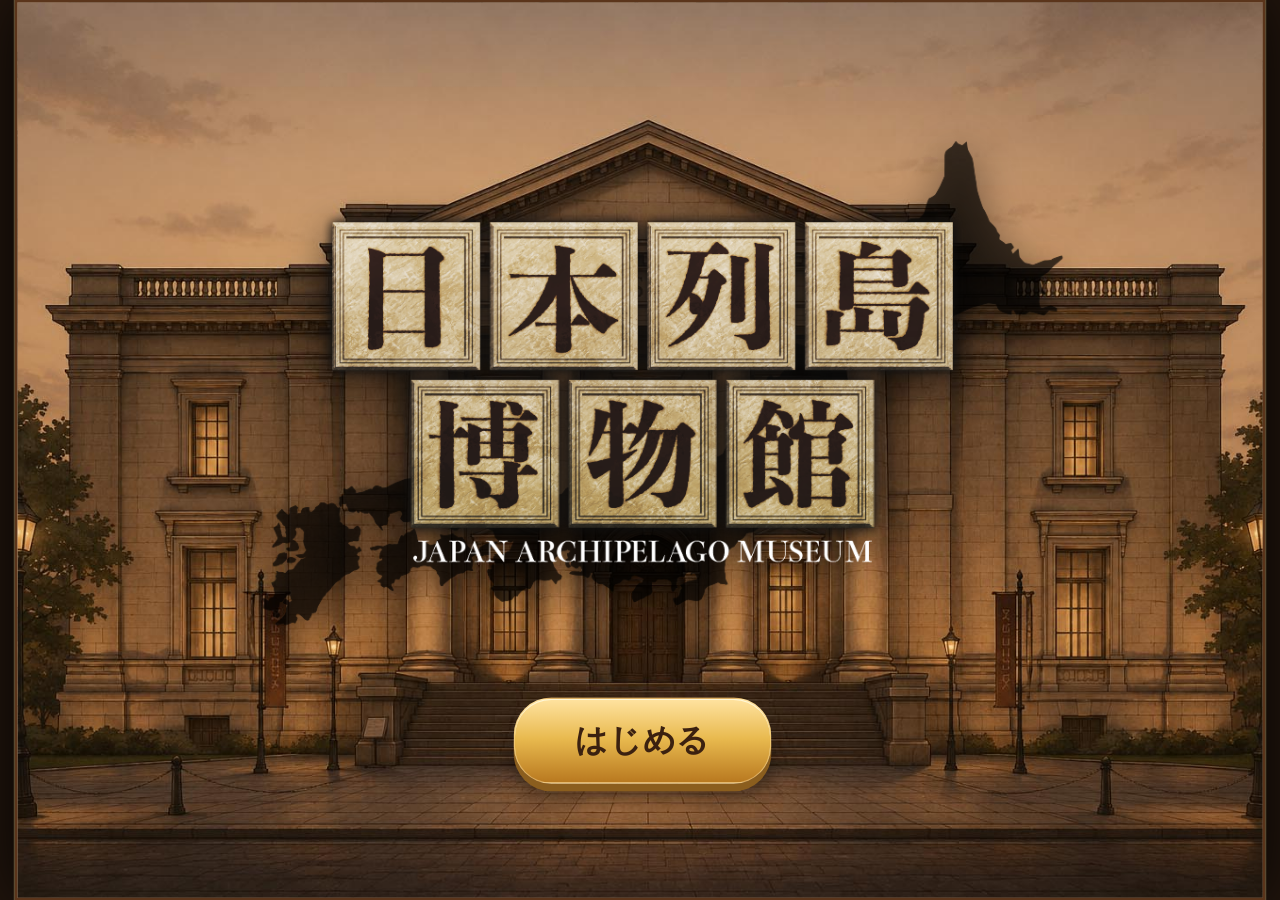
==== index.html @ 34fd1959 "1" ====
<!DOCTYPE html>
<html lang="ja">
<head>
    <meta charset="UTF-8">
    <meta name="viewport" content="width=device-width, initial-scale=1.0">
    <title>日本列島博物館</title>
    <link rel="stylesheet" href="style.css">
</head>
<body>

    <!-- アスペクト比16:9固定のゲーム画面全体コンテナ -->
    <div id="game-stage">
        
        <!-- ヘッダーバー -->
        <header>
            <h1>日本列島博物館</h1>
            <div class="stat-badge">
                    お金: <span id="player-gold">500</span> G
                </div>
            <div class="header-stats">
                <div class="stat-badge">
                    都道府県数: <span id="total-count">0</span> / 47
                </div>
            
                <div class="stat-badge">
                    日本列島完成度: <span id="total-completion">0</span>%
                </div>
                <!-- 設定ボタンに変更 -->
                <button class="btn btn-secondary" onclick="openSettings()" style="padding: 6px 12px; font-size: 0.85rem; background-color: #5d4037;">設定</button>
            </div>
        </header>

        <!-- 0. タイトル画面 -->
        <div id="title-screen" class="screen active">
            <div class="title-container">
                <img src="image/logo.png" alt="日本列島博物館" class="title-logo">
                <button class="btn btn-accent btn-large btn-title-start" onclick="startFromTitle()">はじめる</button>
            </div>
        </div>

       <!-- 1. 展示画面（メイン） -->
        <div id="museum-screen" class="screen">
            <!-- 独立したアクションボタン -->
            <div class="action-buttons">
                <button class="btn btn-shop" id="btn-shop" onclick="openShop()">道具を買う</button>
                <button class="btn btn-accent btn-large" id="btn-excavate" onclick="openAreaSelect()">発掘へ行く</button>
            </div>

            <!-- 中央配置の展示エリア（展示台と地図） -->
            <div class="exhibition-area">
                <!-- コンテナの基準位置指定 -->
                <div class="map-wrapper" style="position: absolute; bottom: 80px; width: 860px; height: 500px; z-index: 2; display: flex; justify-content: center; align-items: center;">
                    <!-- マップパーツ画像を絶対座標で並べるコンテナ（ベース画像サイズ基準） -->
                    <div id="japan-map-container" style="position: relative; width: 900px; height: 520px; transform: rotate(15deg) scale(1.48);"></div>
                </div>
                <div class="pedestal"></div>
            </div>
        </div>

<!-- お客さんエリア -->
<div id="museum-visitors" style="display: none;"></div>

        <!-- 2. ショップモーダル（どうぐを買う） -->
        <div id="shop-modal" class="modal-overlay">
            <div class="modal-window shop-window">
                <div class="modal-header">
                    <h2>道具の強化</h2>
                    <button class="btn-close" onclick="closeShop()">とじる</button>
                </div>
                <div class="shop-list">
                   <div class="shop-item">
                        <div class="shop-item-info">
                            <strong>ハンマー</strong><br>
                            <span class="sub-text" id="hammer-desc">普通のハンマー（所持）</span>
                        </div>
                        <button id="btn-hammer-upgrade" class="btn btn-accent" onclick="upgradeTool('hammer')">
                            <span id="hammer-cost">1000</span> G
                        </button>
                    </div>
                    <div class="shop-item">
                        <div class="shop-item-info">
                            <strong>ブラシ</strong><br>
                            <span class="sub-text">(現在 Lv.<span id="brush-level">1</span>)</span>
                        </div>
                        <button id="btn-brush-upgrade" class="btn btn-accent" onclick="upgradeTool('brush')">
                            <span id="brush-cost">1000</span> G
                        </button>
                    </div>
                </div>
            </div>
        </div>

        <!-- 3. 発掘場所選択モーダル -->
        <div id="area-select-modal" class="modal-overlay">
            <div class="modal-window area-select-window">
                <div class="modal-header">
                    <h2>発掘する場所を選ぶ</h2>
                    <button class="btn-close" onclick="closeAreaSelect()">とじる</button>
                </div>
                <div class="carousel-wrapper" id="carousel-wrapper">
                    <div class="carousel-track" id="area-carousel-track">
                        <!-- JSでカードを動的生成 -->
                    </div>
                </div>
                <div class="carousel-controls">
                    <button class="carousel-arrow" onclick="moveCarousel(-1)">❮</button>
                    <div class="carousel-dots" id="carousel-dots"></div>
                    <button class="carousel-arrow" onclick="moveCarousel(1)">❯</button>
                </div>
            </div>
        </div>

        <!-- 4. 発掘ミニゲーム画面 -->
        <div id="excavation-screen" class="screen">
            <div class="game-header">
                <div style="display: flex; gap: 8px;">
                    <button class="btn" onclick="confirmAbort()">もどる</button>
                    <button class="btn btn-accent" onclick="finishExcavationEarly()">完成</button>
                </div>
                <div class="target-name">さがす化石: <span id="target-prefecture-name">---</span></div>
                <div class="game-timer">のこり時間: <span id="timer-sec">30</span> 秒</div>
                <div class="game-status">完成度: <span id="current-integrity">0</span>%</div>
            </div>

            <div class="canvas-container" id="canvas-container">
                <canvas id="under-canvas" width="800" height="480"></canvas>
                <canvas id="top-canvas" width="800" height="480"></canvas>
                <canvas id="fragment-canvas" width="800" height="480"></canvas>
            </div>

            <div class="game-controls">
                <button id="tool-hammer" class="tool-btn active" onclick="setTool('hammer')">ハンマー (おおきくこわす)</button>
                <button id="tool-brush" class="tool-btn" onclick="setTool('brush')">ブラシ (いわくずをはらう)</button>
            </div>
            <button id="btn-debug-complete" class="btn" onclick="debugComplete100()" style="position: absolute; bottom: 10px; left: 10px; opacity: 0.6; font-size: 0.75rem; padding: 4px 8px; z-index: 20; background: #d32f2f;">デバッグ: 100%</button>
        </div>

        <!-- 5. 図鑑モーダル -->
        <div id="encyclopedia-modal" class="modal-overlay">
            <div class="modal-window card-window">
                <div class="modal-header">
                    <h2><span id="modal-pref-name">都道府県名</span><span id="modal-pref-kana" class="pref-title-ruby">【】</span></h2>
                    <button class="btn-close" onclick="closeEncyclopedia()">とじる</button>
                </div>
                <div class="card-body">
                    <div class="encyclopedia-visual">
                        <canvas id="modal-canvas" width="800" height="320"></canvas>
                    </div>

                    <div class="info-grid">
                        <div>
                            <div class="card-section-title">基本情報</div>
                            <p><span class="label">県庁所在地:</span> <span id="modal-capital">-</span></p>
                            <p><span class="label">地方:</span> <span id="modal-region">-</span></p>
                            <p><span class="label">最高完成度:</span> <span id="modal-completion-rate">0%</span></p>
                            <p><span class="label">発掘回数:</span> <span id="modal-excavation-count">0回</span></p>
                        </div>
                        <div>
                            <div class="card-section-title">地域データ</div>
                            <p><span class="label">有名な特産品:</span> <span id="modal-specialty">-</span></p>
                            <p><span class="label">有名な場所:</span> <span id="modal-landmark">-</span></p>
                        </div>
                    </div>
                </div>
            </div>
        </div>

        <!-- 6. リザルトモーダル -->
        <div id="result-modal" class="modal-overlay">
            <div class="modal-window result-window">
                <div id="result-first-tag" style="display: none; color: #d32f2f; font-size: 1.4rem; font-weight: bold; margin-bottom: 5px;">初発掘！</div>
                <p id="result-pref-display" class="result-target-text" style="font-size: 2rem; font-weight: bold; color: var(--primary-dark); margin-bottom: 10px;"></p>
                <div class="result-visual">
                    <img id="result-fossil-img" src="" alt="発掘結果">
                </div>
                <div class="score-display">完成度: <span id="result-score">0</span>%</div>
                <div class="reward-info">もらったお金: <span id="result-reward-gold">0</span> G</div>
                <p id="result-message" class="result-message-text"></p>
                <button class="btn btn-accent btn-large" onclick="closeResult()">展示室にかざる</button>
            </div>
        </div>

        <!-- 7. パズル設置演出モーダル -->
        <div id="placement-overlay" class="modal-overlay placement-overlay-full">
            <div id="placement-title-text" style="position: absolute; top: 25px; width: 100%; text-align: center; color: #fff; font-size: 1.6rem; font-weight: bold; text-shadow: 0 2px 8px #000; pointer-events: none; z-index: 102;">
                パーツをあてはまる場所まで持っていこう！
            </div>
            <img id="placement-drag-part" src="" alt="設置パーツ" style="position: absolute; cursor: grab; z-index: 101; display: none; transition: filter 0.2s;">
        </div>

        <!-- 8. 確認ダイアログモーダル -->
        <div id="confirm-modal" class="modal-overlay">
            <div class="modal-window confirm-window" style="width: 420px; text-align: center; padding: 25px;">
                <p id="confirm-message" style="font-size: 1.1rem; color: var(--primary-dark); margin-bottom: 20px; line-height: 1.5; white-space: pre-wrap; font-weight: bold;"></p>
                <div style="display: flex; justify-content: center; gap: 15px;">
                    <button id="btn-confirm-ok" class="btn btn-accent" style="padding: 8px 24px;">はい</button>
                    <button id="btn-confirm-cancel" class="btn" style="padding: 8px 24px;">いいえ</button>
                </div>
            </div>
        </div>

        <!-- 9. 設定モーダル -->
        <div id="settings-modal" class="modal-overlay">
            <div class="modal-window shop-window">
                <div class="modal-header">
                    <h2>設定</h2>
                    <button class="btn-close" onclick="closeSettings()">とじる</button>
                </div>
                <div class="shop-list">
                    <div class="shop-item">
                        <div class="shop-item-info">
                            <strong>BGM音量</strong>
                        </div>
                        <button id="btn-toggle-bgm" class="btn btn-accent" onclick="toggleBGM()">ON</button>
                    </div>
                    <div class="shop-item">
                        <div class="shop-item-info">
                            <strong>効果音 (SE)</strong>
                        </div>
                        <button id="btn-toggle-se" class="btn btn-accent" onclick="toggleSE()">ON</button>
                    </div>
                    <div class="shop-item">
                        <div class="shop-item-info">
                            <strong>全画面表示</strong>
                        </div>
                        <button id="btn-toggle-fullscreen" class="btn btn-accent" onclick="toggleFullscreen()">切替</button>
                    </div>
                    <div class="shop-item" style="justify-content: center; margin-top: 10px;">
                        <button class="btn" onclick="resetSaveData()" style="background-color: #d32f2f; width: 100%;">データを消す</button>
                    </div>
                    <div style="text-align: center; font-size: 0.8rem; color: #6d3f1f; margin-top: 10px;">
                        音声: VOICEVOX:剣崎雌雄
                    </div>
                </div>
            </div>
        </div>

        <!-- 10. チュートリアル会話モーダル -->
        <div id="tutorial-overlay" class="modal-overlay" style="z-index: 300;">
            <div class="tutorial-window" onclick="advanceTutorial()">
                <div class="tutorial-speaker">助手</div>
                <div id="tutorial-text" class="tutorial-text"></div>
                <div class="tutorial-next-indicator">▼ タップしてつぎへ</div>
            </div>
        </div>
        
        <!-- 暗転フェード用オーバーレイ -->
        <div id="fade-overlay" style="position: absolute; top: 0; left: 0; width: 1000px; height: 720px; background-color: #000; opacity: 0; pointer-events: none; z-index: 200; transition: opacity 0.4s ease;"></div>

    </div>

    <!-- エディタから書き出されるJSファイルを読み込ませる -->
    <script src="js/prefecture_positions.js"></script>
    <script src="js/japan_data.js"></script>
    <script src="js/placement_game.js"></script>
    <script src="js/excavation_audio.js"></script>
    <script src="js/excavation_render.js"></script>
    <script src="js/excavation.js"></script>
    <script src="js/game.js"></script>
</body>
</html>
---- style.css ----
:root {
    --primary-color: #8a5a2b;
    --primary-dark: #3b2110;
    --accent-color: #e6b84f;
    --accent-gold: #f4c86a;
    --bg-light: #f5ead7;
    --text-color: #372116;
    --modal-bg: #f8eedc;
    --wood-dark: #211108;
    --wood-mid: #6d3f1f;
    --gold-shadow: #8b5e1e;
}

* {
    box-sizing: border-box;
    margin: 0;
    padding: 0;
    user-select: none;
    -webkit-user-select: none;
    touch-action: manipulation;
}

html, body {
    width: 100%;
    height: 100%;
    background-color: #21150d;
    display: flex;
    justify-content: center;
    align-items: center;
    overflow: hidden;
    font-family: 'YakuHanJP', 'Hiragino Sans', 'ヒラギノ角ゴ ProN', 'Mplus 1p', sans-serif;
    font-weight: 600;
}

#game-stage {
    width: 1000px;
    height: 720px;
    position: relative;
    background-color: var(--bg-light);
    background-image: url('image/BG1.jpg');
    background-size: cover;
    background-position: center;
    border: 2px solid #5b351b;
    box-shadow: 0 0 0 1px rgba(250, 215, 143, 0.3), 0 0 48px rgba(0, 0, 0, 0.88), inset 0 0 36px rgba(38, 19, 8, 0.32);
    transform-origin: center center;
    overflow: hidden;
}

header {
    height: 64px;
    background: linear-gradient(180deg, rgba(102, 65, 34, 0.97), rgba(49, 27, 13, 0.97));
    color: #fff;
    display: flex;
    justify-content: space-between;
    align-items: center;
    padding: 0 30px;
    border-bottom: 3px solid var(--accent-gold);
    box-shadow: inset 0 1px rgba(255, 231, 168, 0.35), 0 5px 12px rgba(0, 0, 0, 0.32);
    z-index: 10;
    position: relative;
}

header h1 {
    font-size: 1.6rem;
    letter-spacing: 2px;
    font-weight: bold;
    font-family: "Yu Mincho", "Hiragino Mincho ProN", "YuMincho", serif;
    text-shadow: 0 1px 0 #2d180c, 1px 3px 6px rgba(0, 0, 0, 0.65);
}

.header-stats {
    display: flex;
    gap: 15px;
}

.stat-badge {
    background: linear-gradient(180deg, rgba(255, 242, 203, 0.2), rgba(25, 12, 5, 0.28));
    padding: 6px 18px;
    border-radius: 20px;
    border: 1px solid rgba(246, 204, 112, 0.82);
    box-shadow: inset 0 1px rgba(255, 250, 225, 0.25), 0 2px 5px rgba(0, 0, 0, 0.28);
    font-size: 1rem;
    font-weight: bold;
}

.screen {
    position: absolute;
    top: 64px;
    left: 0;
    width: 1000px;
    height: 656px;
    display: none;
}

.screen.active {
    display: flex;
}

.btn {
    background: linear-gradient(180deg, #a96f35 0%, #7b451f 52%, #542b12 100%);
    color: #fff;
    border: 1px solid rgba(255, 225, 160, 0.45);
    padding: 10px 18px;
    font-size: 1rem;
    font-weight: bold;
    cursor: pointer;
    border-radius: 25px;
    box-shadow: inset 0 1px rgba(255, 239, 193, 0.3), 0 4px 0 #351908, 0 8px 12px rgba(0, 0, 0, 0.28);
    transition: transform 0.15s, filter 0.15s, box-shadow 0.15s;
    font-family: inherit;
}

.btn:hover:not(:disabled) {
    filter: brightness(1.12);
    transform: translateY(-2px);
}

.btn:active {
    transform: translateY(3px);
    box-shadow: inset 0 1px rgba(255, 239, 193, 0.2), 0 1px 0 #351908;
}

.btn:disabled {
    background: #9e9e9e;
    box-shadow: 0 4px 0 #616161;
    cursor: not-allowed;
}

.btn-accent {
    background: linear-gradient(180deg, #ffe3a1 0%, #e8b94e 48%, #b8781f 100%);
    color: #3b2110;
    box-shadow: inset 0 1px rgba(255, 255, 238, 0.72), 0 4px 0 #8b5e1e, 0 8px 12px rgba(0, 0, 0, 0.22);
}

.btn-accent:active:not(:disabled) {
    box-shadow: inset 0 1px rgba(255, 255, 238, 0.5), 0 1px 0 #8b5e1e;
}

.btn-large {
    padding: 14px 28px;
    font-size: 1.3rem;
    border-radius: 30px;
}

.btn-shop {
    background: linear-gradient(180deg, #b4783c 0%, #7b431d 55%, #4e260e 100%);
    box-shadow: inset 0 1px rgba(255, 230, 174, 0.35), 0 4px 0 #321806, 0 8px 12px rgba(0, 0, 0, 0.28);
    padding: 14px 24px;
    font-size: 1.2rem;
}
.btn-shop:active:not(:disabled) {
    box-shadow: inset 0 1px rgba(255, 230, 174, 0.22), 0 1px 0 #321806;
}

.action-buttons {
    position: absolute;
    left: 30px;
    top: 10px;
    display: flex;
    flex-direction: column;
    align-items: flex-start;
    gap: 15px;
    z-index: 5;
    padding: 10px;
    border-left: 2px solid rgba(239, 195, 102, 0.68);
    background: linear-gradient(90deg, rgba(45, 23, 10, 0.48), transparent);
}

#museum-screen {
    position: relative;
    width: 100%;
    height: 100%;
}

.exhibition-area {
    position: absolute;
    left: 50%;
    bottom: 60px;
    transform: translateX(-50%);
    width: 900px;
    height: 580px;
    display: flex;
    flex-direction: column;
    align-items: center;
    justify-content: flex-end;
}

.pedestal {
    position: absolute;
    bottom: 90px;
    width: 560px;
    height: 58px;
    background: linear-gradient(180deg, #704323 0%, #2d180c 14%, #4a2714 52%, #1a0d07 100%);
    border: 2px solid #1b0e07;
    border-radius: 3px 3px 8px 8px;
    box-shadow: 0 13px 18px rgba(0, 0, 0, 0.55), inset 0 2px 1px rgba(255, 224, 162, 0.2), inset 0 -8px 12px rgba(0, 0, 0, 0.35);
    transform-style: preserve-3d;
    z-index: 1;
}

.pedestal::before {
    content: "";
    position: absolute;
    top: -69px;
    left: 0;
    width: 100%;
    height: 70px;
    background: linear-gradient(90deg, #2c160b 0%, #82502a 13%, #c68b51 50%, #78401e 87%, #291407 100%);
    border: 2px solid #1b0e07;
    border-bottom: 0;
    box-shadow: inset 0 12px 18px rgba(255, 230, 174, 0.23), 0 3px 4px rgba(0, 0, 0, 0.42);
    transform: perspective(620px) rotateX(57deg);
    transform-origin: bottom center;
}

.pedestal::after {
    content: "日本列島 発掘化石";
    position: absolute;
    top: 11px;
    left: 50%;
    transform: translateX(-50%) translateZ(2px);
    padding: 5px 22px;
    z-index: 5;
    color: #4b2a0f;
    background: linear-gradient(180deg, #f5dda0 0%, #b98532 100%);
    border: 1px solid #f9e8be;
    border-radius: 2px;
    box-shadow: 0 2px 4px rgba(0, 0, 0, 0.48), inset 0 1px 1px rgba(255, 255, 255, 0.75);
    font-family: "Yu Mincho", "Hiragino Mincho ProN", "YuMincho", serif;
    font-size: 1rem;
    font-weight: bold;
    letter-spacing: 0.18em;
    white-space: nowrap;
}

.map-wrapper {
    position: absolute;
    bottom: 148px !important;
    width: 860px;
    height: 500px;
    z-index: 2;
}

#japan-svg {
    width: 100%;
    height: 100%;
    filter: drop-shadow(0px 8px 10px rgba(0,0,0,0.5));
}

.base-map {
    fill: rgba(141, 91, 40, 0.08);
    stroke: rgba(141, 91, 40, 0.25);
    stroke-width: 1;
}

.pref-path {
    stroke: #3e2723;
    stroke-width: 1.2;
    cursor: pointer;
    transition: all 0.3s;
}

.pref-path.unexcavated {
    fill: rgba(255, 255, 255, 0.4);
    stroke: rgba(100, 80, 70, 0.6);
    stroke-dasharray: 4, 3;
}

.pref-path.excavated {
    fill: #d7ccc8;
}

.pref-path.completed {
    fill: var(--accent-gold);
}

.pref-path:hover {
    filter: brightness(1.2);
}

.modal-overlay {
    display: none;
    position: absolute;
    top: 0;
    left: 0;
    width: 1000px;
    height: 720px;
    background: rgba(20, 10, 4, 0.72);
    backdrop-filter: blur(4px);
    z-index: 50;
    justify-content: center;
    align-items: center;
}

#result-modal {
    background: rgba(0, 0, 0, 0.15);
    backdrop-filter: none;
}

.modal-window {
    background: linear-gradient(135deg, #fff9ea 0%, var(--modal-bg) 46%, #e8d2aa 100%);
    border: 2px solid #8c5b27;
    width: 700px;
    padding: 30px;
    border-radius: 10px;
    box-shadow: 0 0 0 4px #3b2110, 0 0 0 6px rgba(241, 197, 100, 0.75), 0 18px 38px rgba(0, 0, 0, 0.66), inset 0 1px rgba(255, 255, 255, 0.9);
}

.shop-window {
    width: 500px;
}

.modal-header {
    display: flex;
    justify-content: space-between;
    align-items: center;
    border-bottom: 1px solid #bd8a43;
    padding-bottom: 10px;
    margin-bottom: 20px;
}

.modal-header h2, .result-window h2 {
    color: var(--primary-dark);
    font-family: "Yu Mincho", "Hiragino Mincho ProN", "YuMincho", serif;
    letter-spacing: 0.08em;
}

.pref-title-ruby {
    font-size: 0.9rem;
    font-family: 'Hiragino Sans', sans-serif;
    color: #6d3f1f;
    margin-left: 8px;
    font-weight: normal;
}

.btn-close {
    background: none;
    border: none;
    font-size: 1rem;
    font-weight: bold;
    cursor: pointer;
    color: #69401e;
    text-decoration: none;
    border-bottom: 1px solid currentColor;
}

.shop-list {
    display: flex;
    flex-direction: column;
    gap: 15px;
}

.shop-item {
    display: flex;
    justify-content: space-between;
    align-items: center;
    background: linear-gradient(135deg, #fffdf7, #ecddc5);
    padding: 15px;
    border-radius: 8px;
    border: 1px solid #c59b60;
    box-shadow: inset 0 1px rgba(255, 255, 255, 0.88), 0 3px 7px rgba(62, 34, 15, 0.12);
}
.shop-item-info {
    font-size: 1.1rem;
}
.sub-text {
    font-size: 0.85rem;
    color: #795548;
}

.area-select-window {
    width: 900px !important;
    background: linear-gradient(135deg, #2b170c 0%, #4a2712 50%, #1f0f07 100%) !important;
    border: 2px solid #e0b06b !important;
    color: #fff;
    padding: 20px 30px !important;
    overflow: hidden;
}

.area-select-window .modal-header {
    border-bottom: 1px solid rgba(224, 176, 107, 0.4);
}

.area-select-window .modal-header h2 {
    color: #fce8c3;
}

.area-select-window .btn-close {
    color: #e0b06b;
}

/* 3D カルーセルコンテナ */
.carousel-wrapper {
    position: relative;
    width: 100%;
    height: 380px;
    perspective: 1000px;
    display: flex;
    justify-content: center;
    align-items: center;
    cursor: grab;
    user-select: none;
}

.carousel-wrapper:active {
    cursor: grabbing;
}

.carousel-track {
    position: relative;
    width: 100%;
    height: 100%;
    transform-style: preserve-3d;
}

/* 浮遊する3Dカード */
.area-card {
    position: absolute;
    top: 20px;
    left: 50%;
    width: 320px;
    height: 330px;
    margin-left: -160px;
    background: linear-gradient(145deg, #fffcf5 0%, #f4e3c9 100%);
    border: 2px solid #b98a4b;
    border-radius: 16px;
    padding: 20px;
    text-align: left;
    box-shadow: 0 15px 35px rgba(0, 0, 0, 0.5), inset 0 1px rgba(255, 255, 255, 0.9);
    transition: transform 0.45s cubic-bezier(0.25, 1, 0.5, 1), opacity 0.45s ease, filter 0.45s ease;
    backface-visibility: hidden;
    display: flex;
    flex-direction: column;
    justify-content: space-between;
    overflow: hidden;
}

/* カード背景画像の半透明配置（画像指定はJSで個別切替） */
.area-card::before {
    content: '';
    position: absolute;
    top: 0;
    left: 0;
    width: 100%;
    height: 100%;
    background-image: var(--bg-chiso-img, url('image/chiso.png'));
    background-size: 60% auto;
    background-repeat: no-repeat;
    background-position: center;
    opacity: 0.5;
    pointer-events: none;
    z-index: 0;
}

/* カード内のコンテンツを背景画像より前面に表示 */
.area-card > * {
    position: relative;
    z-index: 1;
}

.area-card.active-card {
    border-color: #f39c12;
    box-shadow: 0 0 25px rgba(243, 156, 18, 0.6), 0 18px 40px rgba(0, 0, 0, 0.6);
    animation: floatCard 3.5s ease-in-out infinite alternate;
}

@keyframes floatCard {
    0% { transform: translate3d(var(--tx), -5px, var(--tz)) rotateY(var(--ry)) scale(var(--sc)); }
    100% { transform: translate3d(var(--tx), 5px, var(--tz)) rotateY(var(--ry)) scale(var(--sc)); }
}

.area-card h4 {
    color: var(--primary-dark);
    font-size: 1.3rem;
    margin-bottom: 8px;
    text-align: center;
    border-bottom: 2px dashed #c59b60;
    padding-bottom: 6px;
}

.btn-start-excavate {
    width: 100%;
    margin-top: 10px;
    padding: 10px;
    font-size: 1rem;
    font-weight: bold;
    border-radius: 20px;
    text-align: center;
}

/* ナビゲーションコントロール */
.carousel-controls {
    display: flex;
    justify-content: center;
    align-items: center;
    gap: 20px;
    margin-top: 5px;
}

.carousel-arrow {
    background: linear-gradient(180deg, #d8a546, #8a5a2b);
    color: #fff;
    border: 1px solid #fce8c3;
    width: 38px;
    height: 38px;
    border-radius: 50%;
    font-size: 1.2rem;
    cursor: pointer;
    display: flex;
    justify-content: center;
    align-items: center;
    box-shadow: 0 4px 8px rgba(0,0,0,0.4);
    transition: transform 0.15s, filter 0.15s;
}

.carousel-arrow:hover {
    filter: brightness(1.2);
    transform: scale(1.1);
}

.carousel-dots {
    display: flex;
    gap: 8px;
}

.carousel-dot {
    width: 10px;
    height: 10px;
    border-radius: 50%;
    background: rgba(255, 255, 255, 0.3);
    cursor: pointer;
    transition: background 0.25s, transform 0.25s;
}

.carousel-dot.active {
    background: #f39c12;
    transform: scale(1.3);
}

.area-info-item {
    font-size: 0.85rem;
    color: #4a2d18;
    line-height: 1.4;
    margin-bottom: 8px;
}

.area-info-item:last-child {
    margin-bottom: 0;
}

.area-label-badge {
    display: inline-block;
    background-color: #8a5a2b;
    color: #ffffff;
    font-size: 0.75rem;
    font-weight: bold;
    padding: 2px 8px;
    border-radius: 4px;
    margin-right: 5px;
    margin-bottom: 3px;
    box-shadow: 0 1px 3px rgba(0,0,0,0.2);
}

.btn-area-hint {
    background: linear-gradient(180deg, #e67e22, #d35400);
    color: #ffffff;
    border: 1px solid #f39c12;
    font-size: 0.75rem;
    font-weight: bold;
    padding: 3px 10px;
    border-radius: 12px;
    cursor: pointer;
    box-shadow: 0 2px 4px rgba(0,0,0,0.2);
    transition: transform 0.15s, background-color 0.15s;
}

.btn-area-hint:hover {
    filter: brightness(1.1);
    transform: scale(1.05);
}

.area-card-footer {
    margin-top: 10px;
    position: relative;
}

.area-hint-popout {
    display: none;
    position: absolute;
    bottom: 100%;
    left: 0;
    width: 100%;
    margin-bottom: 8px;
    padding: 10px 12px;
    background: #fffef2;
    border: 2px solid #d35400;
    border-radius: 8px;
    box-shadow: 0 6px 16px rgba(0,0,0,0.25);
    z-index: 20;
    font-size: 0.85rem;
    color: #372116;
    line-height: 1.4;
    animation: popUpAnim 0.2s ease-out forwards;
}

.area-hint-popout::after {
    content: '';
    position: absolute;
    top: 100%;
    left: 20px;
    border-width: 6px;
    border-style: solid;
    border-color: #d35400 transparent transparent transparent;
}

@keyframes popUpAnim {
    0% { opacity: 0; transform: translateY(6px); }
    100% { opacity: 1; transform: translateY(0); }
}

.area-card:hover {
    transform: translateY(-4px);
    border-color: var(--primary-color);
    box-shadow: inset 0 1px rgba(255, 255, 255, 0.92), 0 8px 14px rgba(62, 34, 15, 0.24);
}

.area-card h4 {
    color: var(--primary-dark);
    font-size: 1.1rem;
    margin-bottom: 8px;
}

#excavation-screen {
    background-image: url('image/BG2.jpg');
    background-size: cover;
    background-position: center;
    flex-direction: column;
    align-items: center;
    justify-content: center;
}

.game-header {
    width: 800px;
    display: flex;
    justify-content: space-between;
    align-items: center;
    color: #fff;
    margin-bottom: 10px;
    padding: 10px 16px;
    border: 1px solid rgba(238, 192, 98, 0.42);
    background: linear-gradient(180deg, rgba(92, 53, 25, 0.82), rgba(35, 17, 7, 0.82));
    box-shadow: inset 0 1px rgba(255, 228, 163, 0.18), 0 5px 12px rgba(0, 0, 0, 0.3);
}

.target-name {
    font-size: 1.2rem;
    font-weight: bold;
}

.game-timer {
    font-size: 1.2rem;
    color: #fff;
    font-weight: bold;
}

.game-status {
    font-size: 1.4rem;
    color: var(--accent-gold);
    font-weight: bold;
    background: linear-gradient(180deg, #654019, #2e1809);
    padding: 5px 15px;
    border: 1px solid #d8a546;
    border-radius: 4px;
}

.canvas-container {
    position: relative;
    width: 800px;
    height: 480px;
    border: 4px solid #40210d;
    border-radius: 8px;
    box-shadow: 0 0 0 2px #c4944d, 0 14px 28px rgba(0, 0, 0, 0.72);
    overflow: hidden;
}

.canvas-container.rock-released {
    animation: rockRelease 0.42s ease-out;
}

#under-canvas, #top-canvas, #fragment-canvas {
    position: absolute;
    top: 0;
    left: 0;
    width: 800px;
    height: 480px;
}

#top-canvas {
    cursor: crosshair;
    z-index: 2;
}

#fragment-canvas {
    z-index: 3;
    pointer-events: none;
}

.damage-pop {
    position: absolute;
    color: #ff3d00;
    font-size: 2.5rem;
    font-weight: bold;
    text-shadow: 2px 2px 0 #fff, -2px -2px 0 #fff, 2px -2px 0 #fff, -2px 2px 0 #fff;
    pointer-events: none;
    z-index: 10;
    animation: floatUp 0.8s forwards;
    transform: translate(-50%, -50%);
}

.dust-particle {
    position: absolute;
    width: 6px;
    height: 6px;
    border-radius: 50%;
    background: radial-gradient(circle, #d3d0c6 0%, #706c63 72%);
    box-shadow: 0 0 5px rgba(217, 213, 200, 0.42);
    pointer-events: none;
    z-index: 9;
    animation: dustRise 0.62s ease-out forwards;
}

@keyframes floatUp {
    0% { transform: translate(-50%, -50%) scale(0.5); opacity: 1; }
    30% { transform: translate(-50%, -70%) scale(1.2); opacity: 1; }
    100% { transform: translate(-50%, -100%) scale(1); opacity: 0; }
}

@keyframes dustRise {
    0% { transform: translate(-50%, -50%) scale(0.45); opacity: 0; }
    20% { opacity: 0.95; }
    100% { transform: translate(calc(-50% + var(--dust-x)), calc(-50% + var(--dust-y))) scale(1.35); opacity: 0; }
}

@keyframes rockRelease {
    0%, 100% { transform: translateX(0); }
    25% { transform: translateX(-5px); }
    50% { transform: translateX(5px); }
    75% { transform: translateX(-3px); }
}

.game-controls {
    display: flex;
    gap: 20px;
    margin-top: 15px;
}

.tool-btn {
    background: linear-gradient(180deg, rgba(139, 88, 42, 0.9), rgba(56, 27, 10, 0.92));
    color: #fff;
    border: 1px solid rgba(249, 219, 151, 0.7);
    padding: 10px 24px;
    font-size: 1rem;
    font-weight: bold;
    cursor: pointer;
    border-radius: 6px;
    box-shadow: inset 0 1px rgba(255, 235, 183, 0.22), 0 3px 7px rgba(0, 0, 0, 0.3);
}

.tool-btn.active {
    background: linear-gradient(180deg, #ffe6a8, #c88c2b);
    color: var(--primary-dark);
    border-color: var(--accent-gold);
}

.game-warning {
    color: #ffb74d;
    font-size: 0.9rem;
    margin-top: 10px;
}

.card-window {
    width: 880px;
    padding: 25px 35px;
}

.result-window {
    width: 620px;
    text-align: center;
    padding: 20px 30px;
}

.result-visual {
    background: #e1cbb3;
    border: 2px solid #8c5b27;
    border-radius: 8px;
    margin: 10px 0;
    display: flex;
    justify-content: center;
    align-items: center;
    padding: 8px;
    height: 220px;
    box-shadow: inset 0 2px 6px rgba(0, 0, 0, 0.2);
}

#result-fossil-img {
    max-width: 100%;
    max-height: 100%;
    object-fit: contain;
    filter: drop-shadow(0px 4px 6px rgba(0,0,0,0.3));
}

.encyclopedia-visual {
    background: radial-gradient(circle, #f7eddb, #d8bd8f);
    border: 2px solid #8c5b27;
    border-radius: 8px;
    margin-bottom: 20px;
    display: flex;
    justify-content: center;
    align-items: center;
    padding: 10px;
}

#modal-canvas {
    width: 800px;
    height: 320px;
}

.info-grid {
    text-align: left;
    display: grid;
    grid-template-columns: 1fr 1fr;
    gap: 20px;
    font-size: 1rem;
}

.card-section-title {
    font-weight: bold;
    color: var(--primary-dark);
    border-bottom: 1px solid #b88646;
    margin-bottom: 8px;
    padding-bottom: 2px;
}

.score-display {
    font-size: 2.5rem;
    font-weight: bold;
    color: #8a531c;
    text-shadow: 0 1px #fff5df;
    margin: 15px 0;
}

.reward-info {
    font-size: 1.2rem;
    font-weight: bold;
    margin-bottom: 15px;
}

.placement-overlay-full {
    position: absolute;
    top: 0;
    left: 0;
    width: 1000px;
    height: 720px;
    background: rgba(0, 0, 0, 0.35);
    backdrop-filter: none;
    z-index: 100;
}


.puzzle-flash {
    animation: puzzleFlashAnim 0.75s ease-out forwards;
}

@keyframes puzzleFlashAnim {
    0% {
        filter: brightness(1) drop-shadow(0 0 0px #ffffff);
        transform: scale(1);
    }
    50% {
        filter: brightness(2.2) drop-shadow(0 0 25px #fff59d);
        transform: scale(1.15);
    }
    100% {
        filter: brightness(1) drop-shadow(0 0 5px #ffd54f);
        transform: scale(1);
    }
}

/* 展示室のお客さんレイヤー */
#museum-visitors {
    position: absolute !important;
    top: auto !important;     /* 上からの固定を解除 */
    bottom: 00px !important;  /* ★ここでY軸を調整（数値を大きくすると上がります） */
    left: 0 !important;
    width: 1000px !important;
    height: 200px !important;
    z-index: 00 !important;
    pointer-events: none !important;
    display: flex !important;
    justify-content: center !important;
    align-items: flex-end !important;
    gap: 15px !important;
}

.museum-visitor-img {
    position: absolute !important; /* 画像同士を全く同じ位置に重ねる */
    bottom: 0 !important;
    height: 700px !important;
    width: auto !important;
    object-fit: contain !important;
    filter: drop-shadow(0 4px 6px rgba(0, 0, 0, 0.0)) !important;
}

#modal-hammer-select-area {
    position: absolute;
    left: 30px;
    bottom: 25px;
    display: flex;
    align-items: center;
    gap: 8px;
    z-index: 10;
}

#modal-hammer-select-area .hammer-label {
    font-size: 0.85rem;
    color: #e0b06b;
    font-weight: bold;
}

#modal-brush-select-area {
    position: absolute;
    right: 30px;
    bottom: 25px;
    display: flex;
    align-items: center;
    gap: 8px;
    z-index: 10;
}

#modal-brush-select-area .brush-label {
    font-size: 0.85rem;
    color: #e0b06b;
    font-weight: bold;
}

.area-card.locked-card {
    filter: grayscale(0.6) brightness(0.8);
}

.locked-icon {
    position: absolute;
    top: 50%;
    left: 50%;
    transform: translate(-50%, -50%);
    width: 120px;
    height: 120px;
    object-fit: contain;
    z-index: 10;
    pointer-events: none;
    filter: drop-shadow(0 4px 8px rgba(0, 0, 0, 0.6));
}

/* タイトル画面 */
#title-screen {
    top: 0;
    height: 720px;
    background-image: url('image/BG0.jpg');
    background-size: cover;
    background-position: center;
    flex-direction: column;
    justify-content: center;
    align-items: center;
}

.title-container {
    display: flex;
    flex-direction: column;
    align-items: center;
    gap: 40px;
}

.title-logo {
    max-width: 820px;
    max-height: 420px;
    object-fit: contain;
    filter: drop-shadow(0 8px 16px rgba(0, 0, 0, 0.6));
}

.btn-title-start {
    padding: 16px 48px;
    font-size: 1.6rem;
    box-shadow: inset 0 1px rgba(255, 255, 238, 0.72), 0 6px 0 #8b5e1e, 0 12px 18px rgba(0, 0, 0, 0.4);
}

/* チュートリアルフレーム */
#tutorial-overlay {
    background: transparent;
    backdrop-filter: none;
    opacity: 0;
    transition: opacity 0.3s ease;
    pointer-events: none;
}

#tutorial-overlay.active {
    opacity: 1;
    pointer-events: auto;
}

.tutorial-window {
    position: absolute;
    bottom: 30px;
    left: 50%;
    transform: translateX(-50%);
    width: 860px;
    min-height: 160px;
    background: linear-gradient(135deg, #4a2d18 0%, #2b170c 100%);
    border: 3px solid #e0b06b;
    border-radius: 12px;
    padding: 25px 35px 35px 35px;
    box-shadow: 0 10px 30px rgba(0, 0, 0, 0.8), inset 0 1px 2px rgba(255, 235, 185, 0.4);
    cursor: pointer;
    user-select: none;
}

.tutorial-speaker {
    position: absolute;
    top: -18px;
    left: 25px;
    background: linear-gradient(180deg, #ffe3a1 0%, #e8b94e 100%);
    color: #3b2110;
    font-size: 1rem;
    font-weight: bold;
    padding: 4px 20px;
    border-radius: 15px;
    border: 2px solid #3b2110;
    box-shadow: 0 4px 8px rgba(0, 0, 0, 0.4);
}

.tutorial-text {
    color: #fdf5e6;
    font-size: 1.25rem;
    line-height: 1.7;
    white-space: pre-wrap;
    font-weight: 500;
}

.tutorial-next-indicator {
    position: absolute;
    bottom: 10px;
    right: 25px;
    color: #ffe3a1;
    font-size: 0.85rem;
    font-weight: bold;
    animation: blinkIndicator 1s infinite alternate;
}

@keyframes blinkIndicator {
    0% { opacity: 0.4; transform: translateY(0); }
    100% { opacity: 1; transform: translateY(-3px); }
}
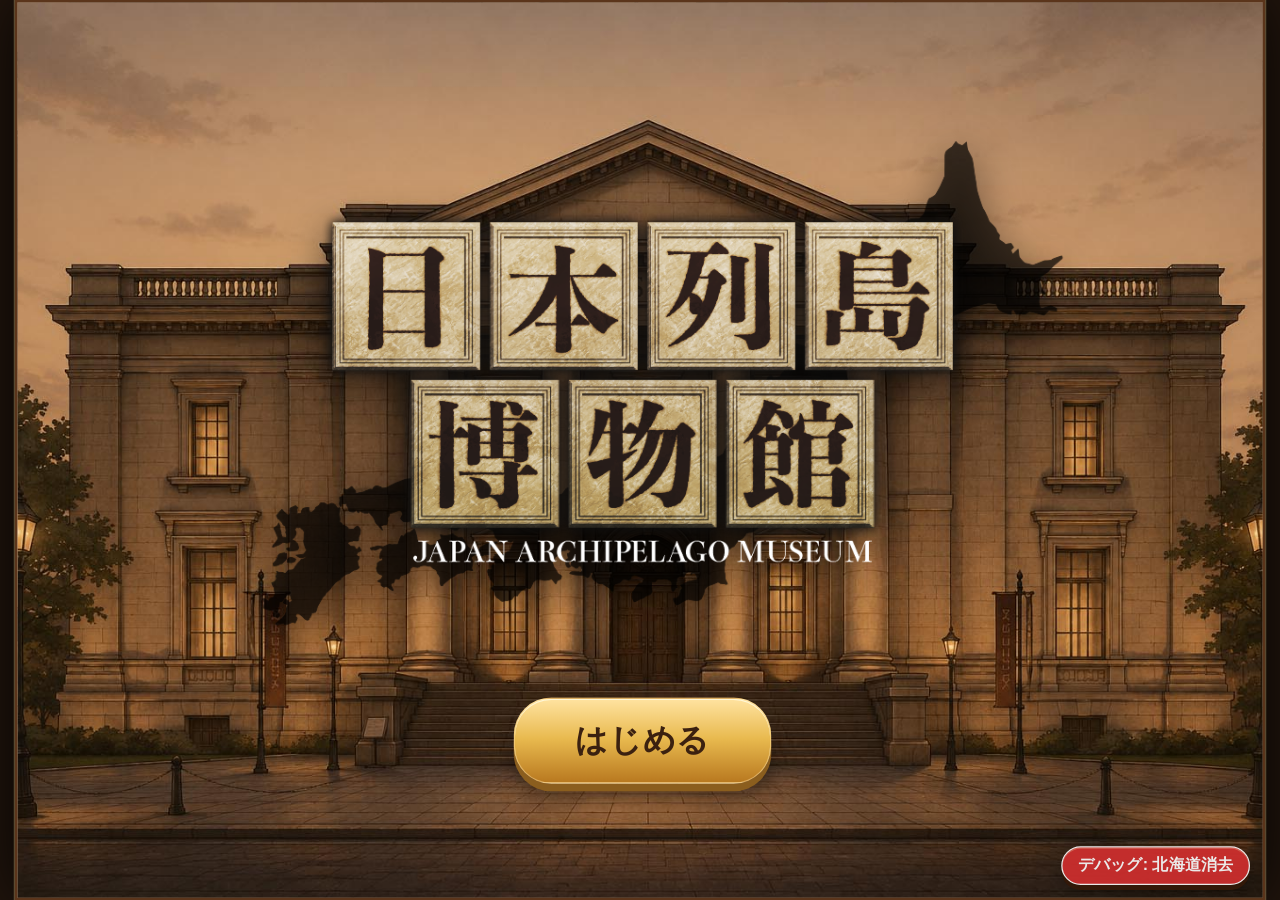
==== commit 08da07c0: "1" ====
--- a/index.html
+++ b/index.html
@@ -55,6 +55,9 @@
                 </div>
                 <div class="pedestal"></div>
             </div>
+
+            <!-- デバッグ用：北海道消去ボタン -->
+            <button id="btn-debug-reset-hokkaido" class="btn" onclick="debugResetHokkaido()" style="position: absolute; bottom: 15px; left: 15px; opacity: 0.8; font-size: 0.8rem; padding: 6px 12px; z-index: 50; background: #d32f2f; color: #ffffff; border: 1px solid #ffffff; cursor: pointer;">デバッグ: 北海道消去</button>
         </div>
 
 <!-- お客さんエリア -->
@@ -182,7 +185,7 @@
 
         <!-- 7. パズル設置演出モーダル -->
         <div id="placement-overlay" class="modal-overlay placement-overlay-full">
-            <div id="placement-title-text" style="position: absolute; top: 25px; width: 100%; text-align: center; color: #fff; font-size: 1.6rem; font-weight: bold; text-shadow: 0 2px 8px #000; pointer-events: none; z-index: 102;">
+            <div id="placement-title-text" style="position: absolute; top: 25px; left: 48%; transform: translateX(-50%); width: 100%; text-align: center; color: #fff; font-size: 1.6rem; font-weight: bold; text-shadow: 0 2px 8px #000; pointer-events: none; z-index: 1000;">
                 パーツをあてはまる場所まで持っていこう！
             </div>
             <img id="placement-drag-part" src="" alt="設置パーツ" style="position: absolute; cursor: grab; z-index: 101; display: none; transition: filter 0.2s;">
@@ -243,10 +246,17 @@
                 <div class="tutorial-next-indicator">▼ タップしてつぎへ</div>
             </div>
         </div>
+
+        <!-- 11. 達成演出（グランドフィナーレ）オーバーレイ -->
+        <div id="grand-achievement-overlay" class="grand-achievement-overlay">
+            <div id="grand-achievement-title" class="grand-achievement-title"></div>
+        </div>
         
         <!-- 暗転フェード用オーバーレイ -->
         <div id="fade-overlay" style="position: absolute; top: 0; left: 0; width: 1000px; height: 720px; background-color: #000; opacity: 0; pointer-events: none; z-index: 200; transition: opacity 0.4s ease;"></div>
 
+       <!-- デバッグ用：画面最前面固定ボタン -->
+        <button id="btn-debug-reset-hokkaido" class="btn" onclick="debugResetHokkaido()" style="position: absolute; bottom: 10px; right: 10px; opacity: 0.9; font-size: 0.8rem; padding: 6px 12px; z-index: 999; background: #d32f2f; color: #ffffff; border: 1px solid #ffffff; cursor: pointer;">デバッグ: 北海道消去</button>
     </div>
 
     <!-- エディタから書き出されるJSファイルを読み込ませる -->
--- a/style.css
+++ b/style.css
@@ -1057,4 +1057,78 @@
 @keyframes blinkIndicator {
     0% { opacity: 0.4; transform: translateY(0); }
     100% { opacity: 1; transform: translateY(-3px); }
-}+}
+
+/* 祝賀達成演出用オーバーレイ */
+.grand-achievement-overlay {
+    position: absolute;
+    top: 0;
+    left: 0;
+    width: 1000px;
+    height: 720px;
+    background: rgba(0, 0, 0, 0.75);
+    display: flex;
+    justify-content: center;
+    align-items: center;
+    z-index: 400;
+    opacity: 0;
+    pointer-events: none;
+    transition: opacity 0.5s ease;
+}
+
+.grand-achievement-overlay.active {
+    opacity: 1;
+    pointer-events: auto;
+}
+
+.grand-achievement-title {
+    font-size: 3.8rem;
+    font-weight: bold;
+    font-family: "Yu Mincho", "Hiragino Mincho ProN", serif;
+    color: #fff3d1;
+    background: linear-gradient(180deg, #3b2110 0%, #1a0d06 100%);
+    border: 3px solid #e6b84f;
+    outline: 2px solid #3b2110;
+    padding: 24px 60px;
+    border-radius: 12px;
+    box-shadow: 0 0 0 6px rgba(230, 184, 79, 0.4), 0 20px 50px rgba(0, 0, 0, 0.9), inset 0 1px 3px rgba(255, 243, 209, 0.6);
+    text-shadow: 0 2px 4px #000, 0 0 20px rgba(255, 215, 0, 0.6);
+    transform: scale(0.3);
+    animation: grandTitlePop 0.8s cubic-bezier(0.175, 0.885, 0.32, 1.275) forwards;
+    letter-spacing: 4px;
+    text-align: center;
+    z-index: 2;
+    white-space: nowrap;
+}
+
+@keyframes grandTitlePop {
+    0% { transform: scale(0.3); opacity: 0; }
+    70% { transform: scale(1.08); opacity: 1; }
+    100% { transform: scale(1); opacity: 1; }
+}
+
+/* 紙吹雪・輝く粒パーツ */
+.achievement-particle {
+    position: absolute;
+    width: 12px;
+    height: 12px;
+    pointer-events: none;
+    z-index: 1;
+    animation: particleFall 2.5s ease-out forwards;
+}
+
+@keyframes particleFall {
+    0% {
+        transform: translate(0, 0) rotate(0deg) scale(1);
+        opacity: 1;
+    }
+    100% {
+        transform: translate(var(--p-tx), var(--p-ty)) rotate(720deg) scale(0.2);
+        opacity: 0;
+    }
+}
+
+#placement-title-text {
+    left: 35% !important;
+    transform: translateX(-50%) !important;
+}
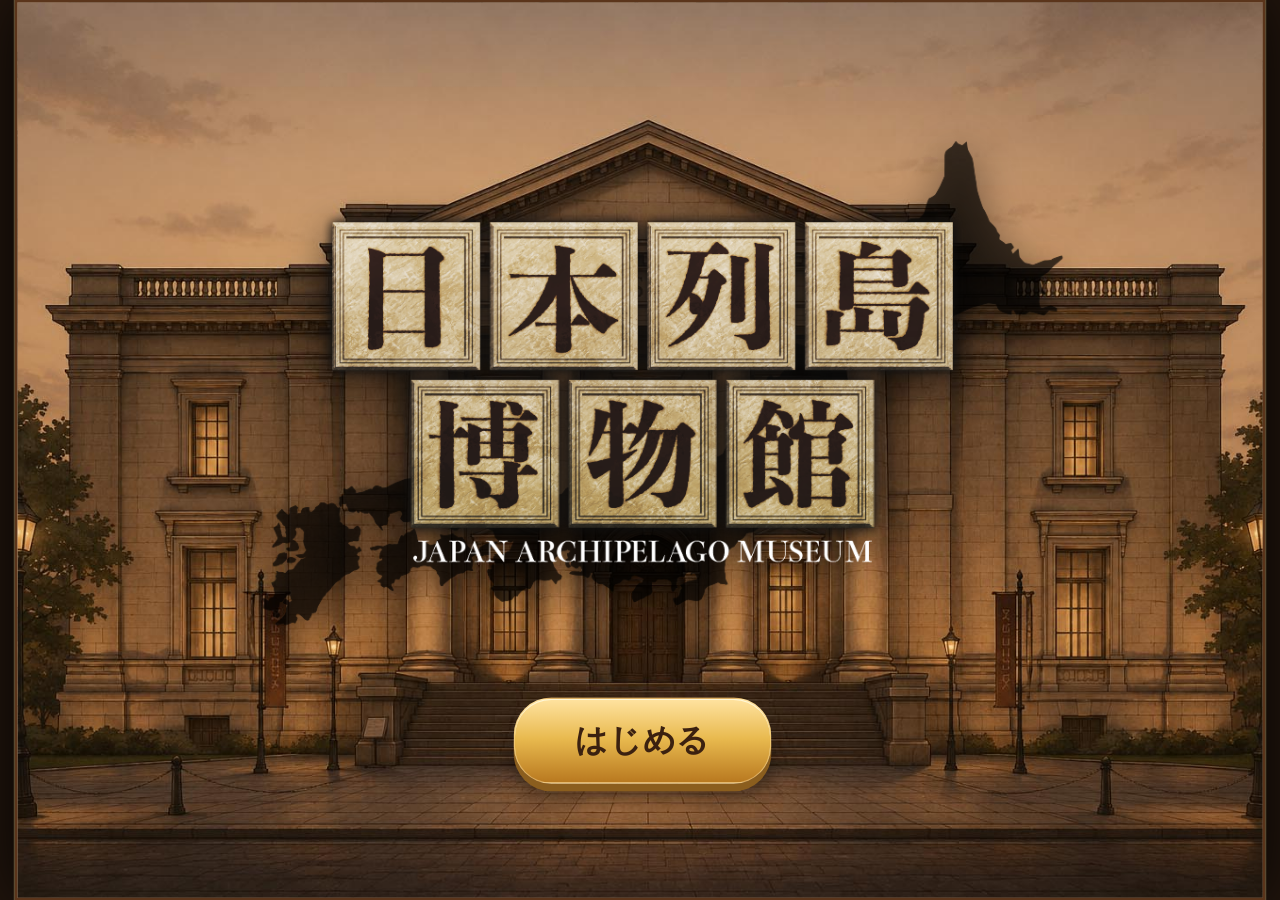
==== commit 8b0eee4b: "1" ====
--- a/index.html
+++ b/index.html
@@ -2,9 +2,40 @@
 <html lang="ja">
 <head>
     <meta charset="UTF-8">
-    <meta name="viewport" content="width=device-width, initial-scale=1.0">
-    <title>日本列島博物館</title>
+    <meta name="viewport" content="width=device-width, initial-scale=1.0, maximum-scale=1.0, user-scalable=no">
+    <title>日本列島博物館 - 都道府県発掘パズル</title>
+    <meta name="description" content="47都道府県の化石を発掘し、展示室の日本列島を完成させる発掘パズルゲーム。楽しく都道府県の知識が身につきます。">
+    <meta name="keywords" content="日本列島博物館, 発掘ゲーム, 都道府県, 教育ゲーム, 社会科, パズルゲーム, 化石">
+
+    <!-- OGP (Open Graph Protocol) -->
+    <meta property="og:title" content="日本列島博物館 - 都道府県発掘パズル">
+    <meta property="og:type" content="website">
+    <meta property="og:url" content="https://nonaka-a.github.io/todofuken/">
+    <meta property="og:image" content="https://nonaka-a.github.io/todofuken/image/ogp.png">
+    <meta property="og:site_name" content="日本列島博物館">
+    <meta property="og:description" content="47都道府県の化石を発掘し、展示室の日本列島を完成させる発掘パズルゲーム。">
+    <meta property="og:locale" content="ja_JP">
+
+    <!-- Twitter Card -->
+    <meta name="twitter:card" content="summary_large_image">
+    <meta name="twitter:title" content="日本列島博物館 - 都道府県発掘パズル">
+    <meta name="twitter:description" content="47都道府県の化石を発掘し、展示室の日本列島を完成させる発掘パズルゲーム。">
+    <meta name="twitter:image" content="https://nonaka-a.github.io/todofuken/image/ogp.png">
+
+    <!-- Favicon / Web App -->
+    <link rel="icon" href="image/favicon.ico" sizes="any">
+    <link rel="apple-touch-icon" href="image/apple-touch-icon.png">
+
     <link rel="stylesheet" href="style.css">
+    <!-- Google tag (gtag.js) -->
+<script async src="https://www.googletagmanager.com/gtag/js?id=G-XE2BKG5S67"></script>
+<script>
+  window.dataLayer = window.dataLayer || [];
+  function gtag(){dataLayer.push(arguments);}
+  gtag('js', new Date());
+
+  gtag('config', 'G-XE2BKG5S67');
+</script>
 </head>
 <body>
 
@@ -57,7 +88,7 @@
             </div>
 
             <!-- デバッグ用：北海道消去ボタン -->
-            <button id="btn-debug-reset-hokkaido" class="btn" onclick="debugResetHokkaido()" style="position: absolute; bottom: 15px; left: 15px; opacity: 0.8; font-size: 0.8rem; padding: 6px 12px; z-index: 50; background: #d32f2f; color: #ffffff; border: 1px solid #ffffff; cursor: pointer;">デバッグ: 北海道消去</button>
+            <button id="btn-debug-reset-hokkaido" class="btn" onclick="debugResetHokkaido()" style="display: none; position: absolute; bottom: 15px; left: 15px; opacity: 0.8; font-size: 0.8rem; padding: 6px 12px; z-index: 50; background: #d32f2f; color: #ffffff; border: 1px solid #ffffff; cursor: pointer;">デバッグ: 北海道消去</button>
         </div>
 
 <!-- お客さんエリア -->
@@ -135,8 +166,8 @@
                 <button id="tool-hammer" class="tool-btn active" onclick="setTool('hammer')">ハンマー (おおきくこわす)</button>
                 <button id="tool-brush" class="tool-btn" onclick="setTool('brush')">ブラシ (いわくずをはらう)</button>
             </div>
-            <button id="btn-debug-complete" class="btn" onclick="debugComplete100()" style="position: absolute; bottom: 10px; left: 10px; opacity: 0.6; font-size: 0.75rem; padding: 4px 8px; z-index: 20; background: #d32f2f;">デバッグ: 100%</button>
-        </div>
+            <!-- デバッグ用：画面最前面固定ボタン -->
+        <button id="btn-debug-reset-hokkaido" class="btn" onclick="debugResetHokkaido()" style="display: none; position: absolute; bottom: 10px; right: 10px; opacity: 0.9; font-size: 0.8rem; padding: 6px 12px; z-index: 999; background: #d32f2f; color: #ffffff; border: 1px solid #ffffff; cursor: pointer;">デバッグ: 北海道消去</button>
 
         <!-- 5. 図鑑モーダル -->
         <div id="encyclopedia-modal" class="modal-overlay">
@@ -255,8 +286,8 @@
         <!-- 暗転フェード用オーバーレイ -->
         <div id="fade-overlay" style="position: absolute; top: 0; left: 0; width: 1000px; height: 720px; background-color: #000; opacity: 0; pointer-events: none; z-index: 200; transition: opacity 0.4s ease;"></div>
 
-       <!-- デバッグ用：画面最前面固定ボタン -->
-        <button id="btn-debug-reset-hokkaido" class="btn" onclick="debugResetHokkaido()" style="position: absolute; bottom: 10px; right: 10px; opacity: 0.9; font-size: 0.8rem; padding: 6px 12px; z-index: 999; background: #d32f2f; color: #ffffff; border: 1px solid #ffffff; cursor: pointer;">デバッグ: 北海道消去</button>
+       <button id="btn-debug-complete" class="btn" onclick="debugComplete100()" style="display: none; position: absolute; bottom: 10px; left: 10px; opacity: 0.6; font-size: 0.75rem; padding: 4px 8px; z-index: 20; background: #d32f2f;">デバッグ: 100%</button>
+        </div>
     </div>
 
     <!-- エディタから書き出されるJSファイルを読み込ませる -->
--- a/style.css
+++ b/style.css
@@ -958,6 +958,18 @@
     z-index: 10;
     pointer-events: none;
     filter: drop-shadow(0 4px 8px rgba(0, 0, 0, 0.6));
+}
+
+.area-trophy-icon {
+    position: absolute;
+    bottom: 77px;
+    right: 20px;
+    width: 85px;
+    height: 85px;
+    object-fit: contain;
+    z-index: 0;
+    pointer-events: none;
+    filter: drop-shadow(0 4px 8px rgba(0, 0, 0, 0.35));
 }
 
 /* タイトル画面 */
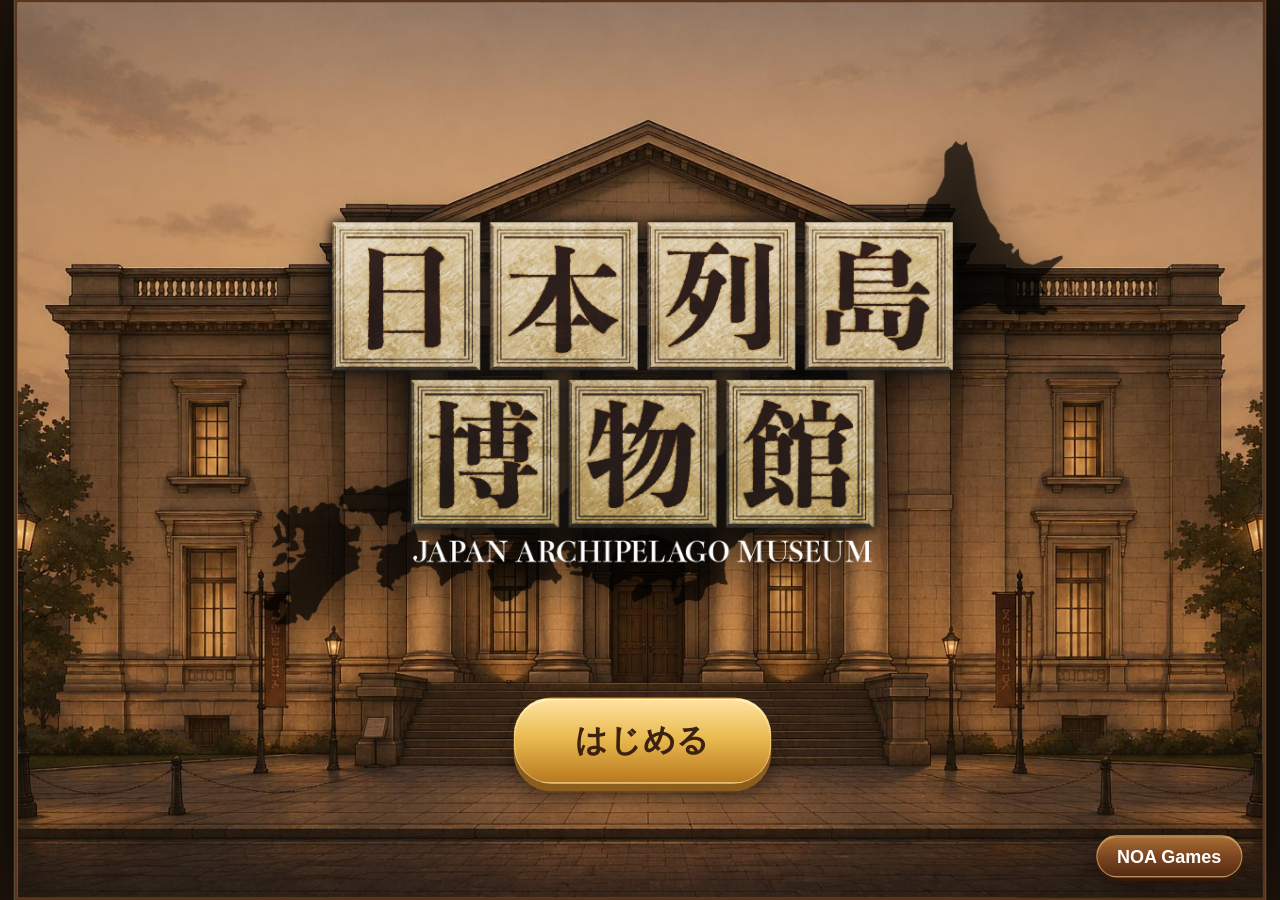
==== commit 9d99f37a: "1" ====
--- a/index.html
+++ b/index.html
@@ -27,7 +27,7 @@
     <link rel="apple-touch-icon" href="image/apple-touch-icon.png">
 
     <link rel="stylesheet" href="style.css">
-    <!-- Google tag (gtag.js) -->
+<!-- Google tag (gtag.js) -->
 <script async src="https://www.googletagmanager.com/gtag/js?id=G-XE2BKG5S67"></script>
 <script>
   window.dataLayer = window.dataLayer || [];
@@ -67,7 +67,9 @@
                 <img src="image/logo.png" alt="日本列島博物館" class="title-logo">
                 <button class="btn btn-accent btn-large btn-title-start" onclick="startFromTitle()">はじめる</button>
             </div>
-        </div>
+            <a href="https://nonaka-a.github.io/NOA_Games/" target="_blank" rel="noopener noreferrer" class="btn-external-link">NOA Games</a>
+        </div>
+
 
        <!-- 1. 展示画面（メイン） -->
         <div id="museum-screen" class="screen">
@@ -162,12 +164,13 @@
                 <canvas id="fragment-canvas" width="800" height="480"></canvas>
             </div>
 
-            <div class="game-controls">
+           <div class="game-controls">
                 <button id="tool-hammer" class="tool-btn active" onclick="setTool('hammer')">ハンマー (おおきくこわす)</button>
                 <button id="tool-brush" class="tool-btn" onclick="setTool('brush')">ブラシ (いわくずをはらう)</button>
             </div>
             <!-- デバッグ用：画面最前面固定ボタン -->
-        <button id="btn-debug-reset-hokkaido" class="btn" onclick="debugResetHokkaido()" style="display: none; position: absolute; bottom: 10px; right: 10px; opacity: 0.9; font-size: 0.8rem; padding: 6px 12px; z-index: 999; background: #d32f2f; color: #ffffff; border: 1px solid #ffffff; cursor: pointer;">デバッグ: 北海道消去</button>
+            <button id="btn-debug-reset-hokkaido" class="btn" onclick="debugResetHokkaido()" style="display: none; position: absolute; bottom: 10px; right: 10px; opacity: 0.9; font-size: 0.8rem; padding: 6px 12px; z-index: 999; background: #d32f2f; color: #ffffff; border: 1px solid #ffffff; cursor: pointer;">デバッグ: 北海道消去</button>
+        </div>
 
         <!-- 5. 図鑑モーダル -->
         <div id="encyclopedia-modal" class="modal-overlay">
@@ -291,12 +294,12 @@
     </div>
 
     <!-- エディタから書き出されるJSファイルを読み込ませる -->
-    <script src="js/prefecture_positions.js"></script>
-    <script src="js/japan_data.js"></script>
-    <script src="js/placement_game.js"></script>
-    <script src="js/excavation_audio.js"></script>
-    <script src="js/excavation_render.js"></script>
-    <script src="js/excavation.js"></script>
-    <script src="js/game.js"></script>
+    <script src="js/prefecture_positions.js?v=1.0.1"></script>
+    <script src="js/japan_data.js?v=1.0.1"></script>
+    <script src="js/placement_game.js?v=1.0.1"></script>
+    <script src="js/excavation_audio.js?v=1.0.1"></script>
+    <script src="js/excavation_render.js?v=1.0.1"></script>
+    <script src="js/excavation.js?v=1.0.1"></script>
+    <script src="js/game.js?v=1.0.1"></script>
 </body>
 </html>
--- a/style.css
+++ b/style.css
@@ -1144,3 +1144,31 @@
     left: 35% !important;
     transform: translateX(-50%) !important;
 }
+
+.btn-external-link {
+    position: absolute;
+    bottom: 20px;
+    right: 20px;
+    background: linear-gradient(180deg, #a96f35 0%, #7b451f 52%, #542b12 100%);
+    color: #fff;
+    border: 1px solid rgba(255, 225, 160, 0.45);
+    padding: 8px 16px;
+    font-size: 0.9rem;
+    font-weight: bold;
+    text-decoration: none;
+    border-radius: 20px;
+    box-shadow: inset 0 1px rgba(255, 239, 193, 0.3), 0 3px 0 #351908, 0 6px 10px rgba(0, 0, 0, 0.28);
+    transition: transform 0.15s, filter 0.15s, box-shadow 0.15s;
+    font-family: inherit;
+    z-index: 10;
+}
+
+.btn-external-link:hover {
+    filter: brightness(1.12);
+    transform: translateY(-2px);
+}
+
+.btn-external-link:active {
+    transform: translateY(2px);
+    box-shadow: inset 0 1px rgba(255, 239, 193, 0.2), 0 1px 0 #351908;
+}
